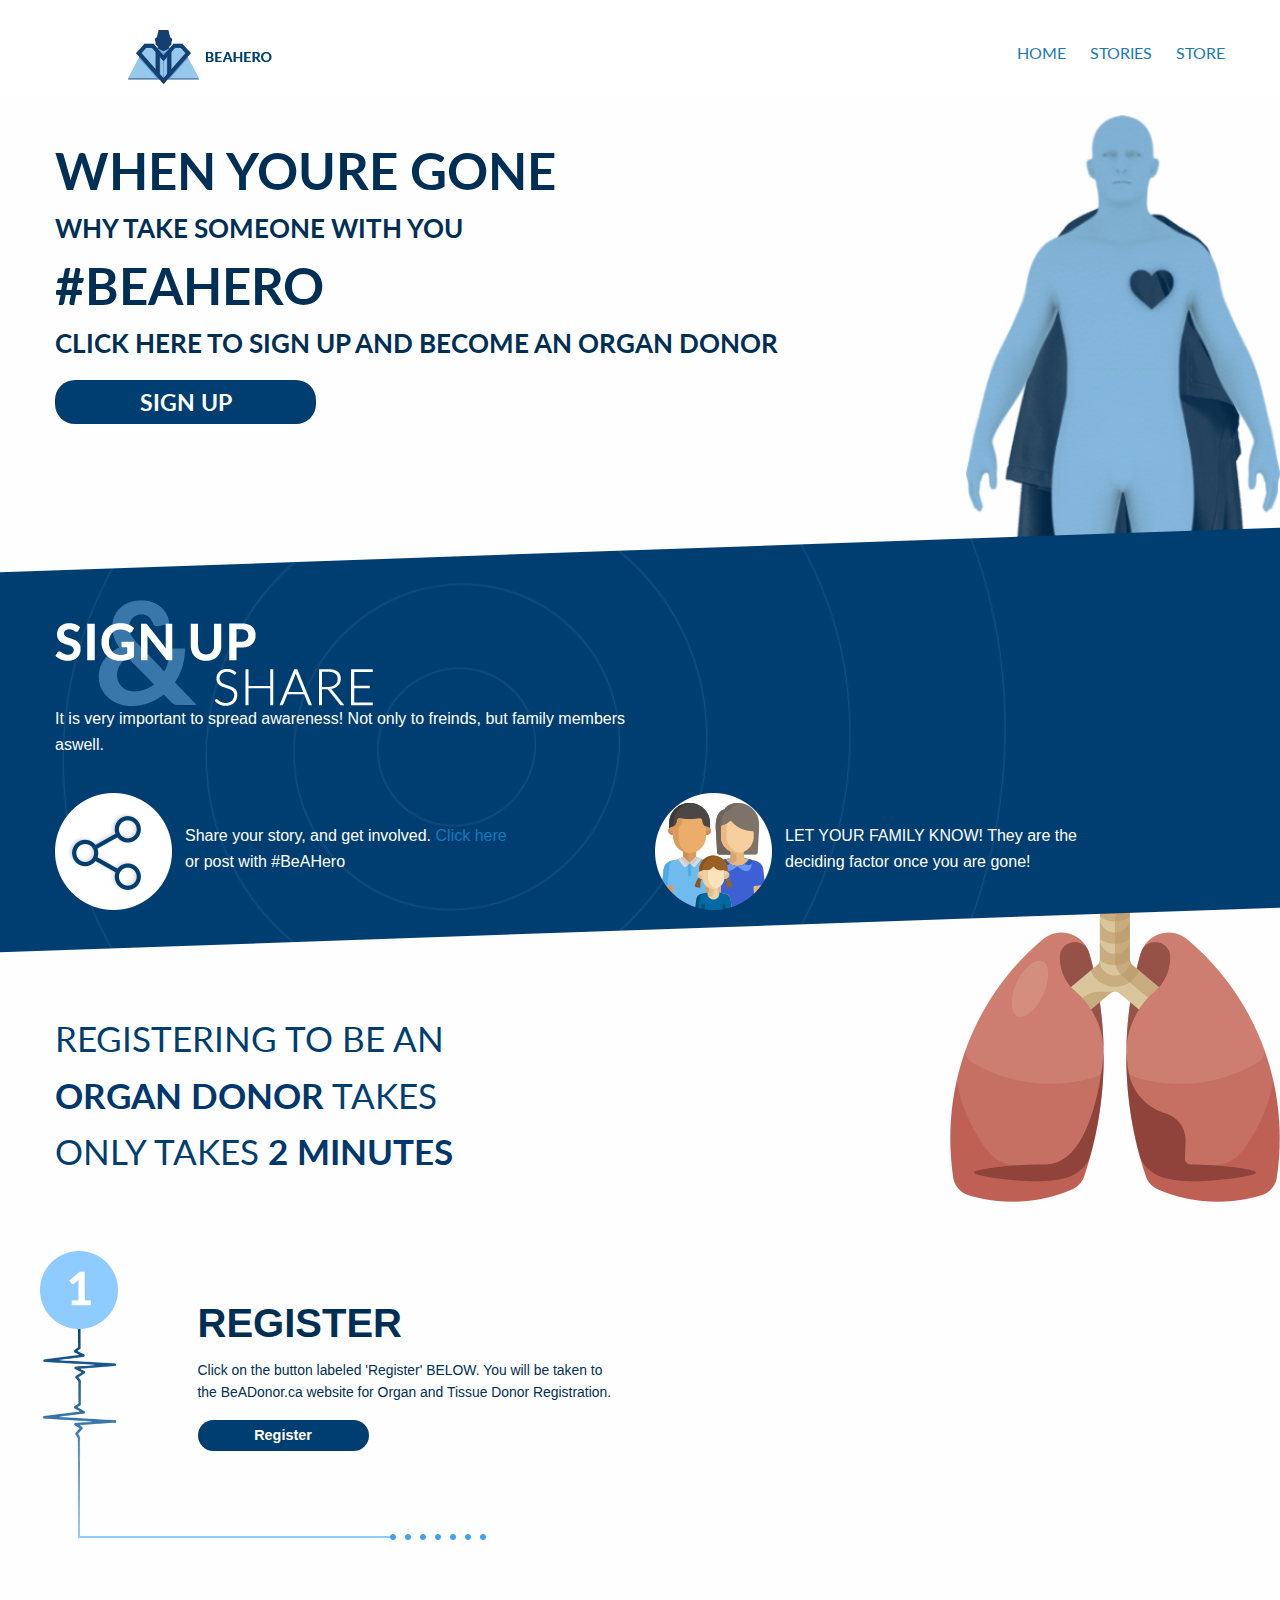
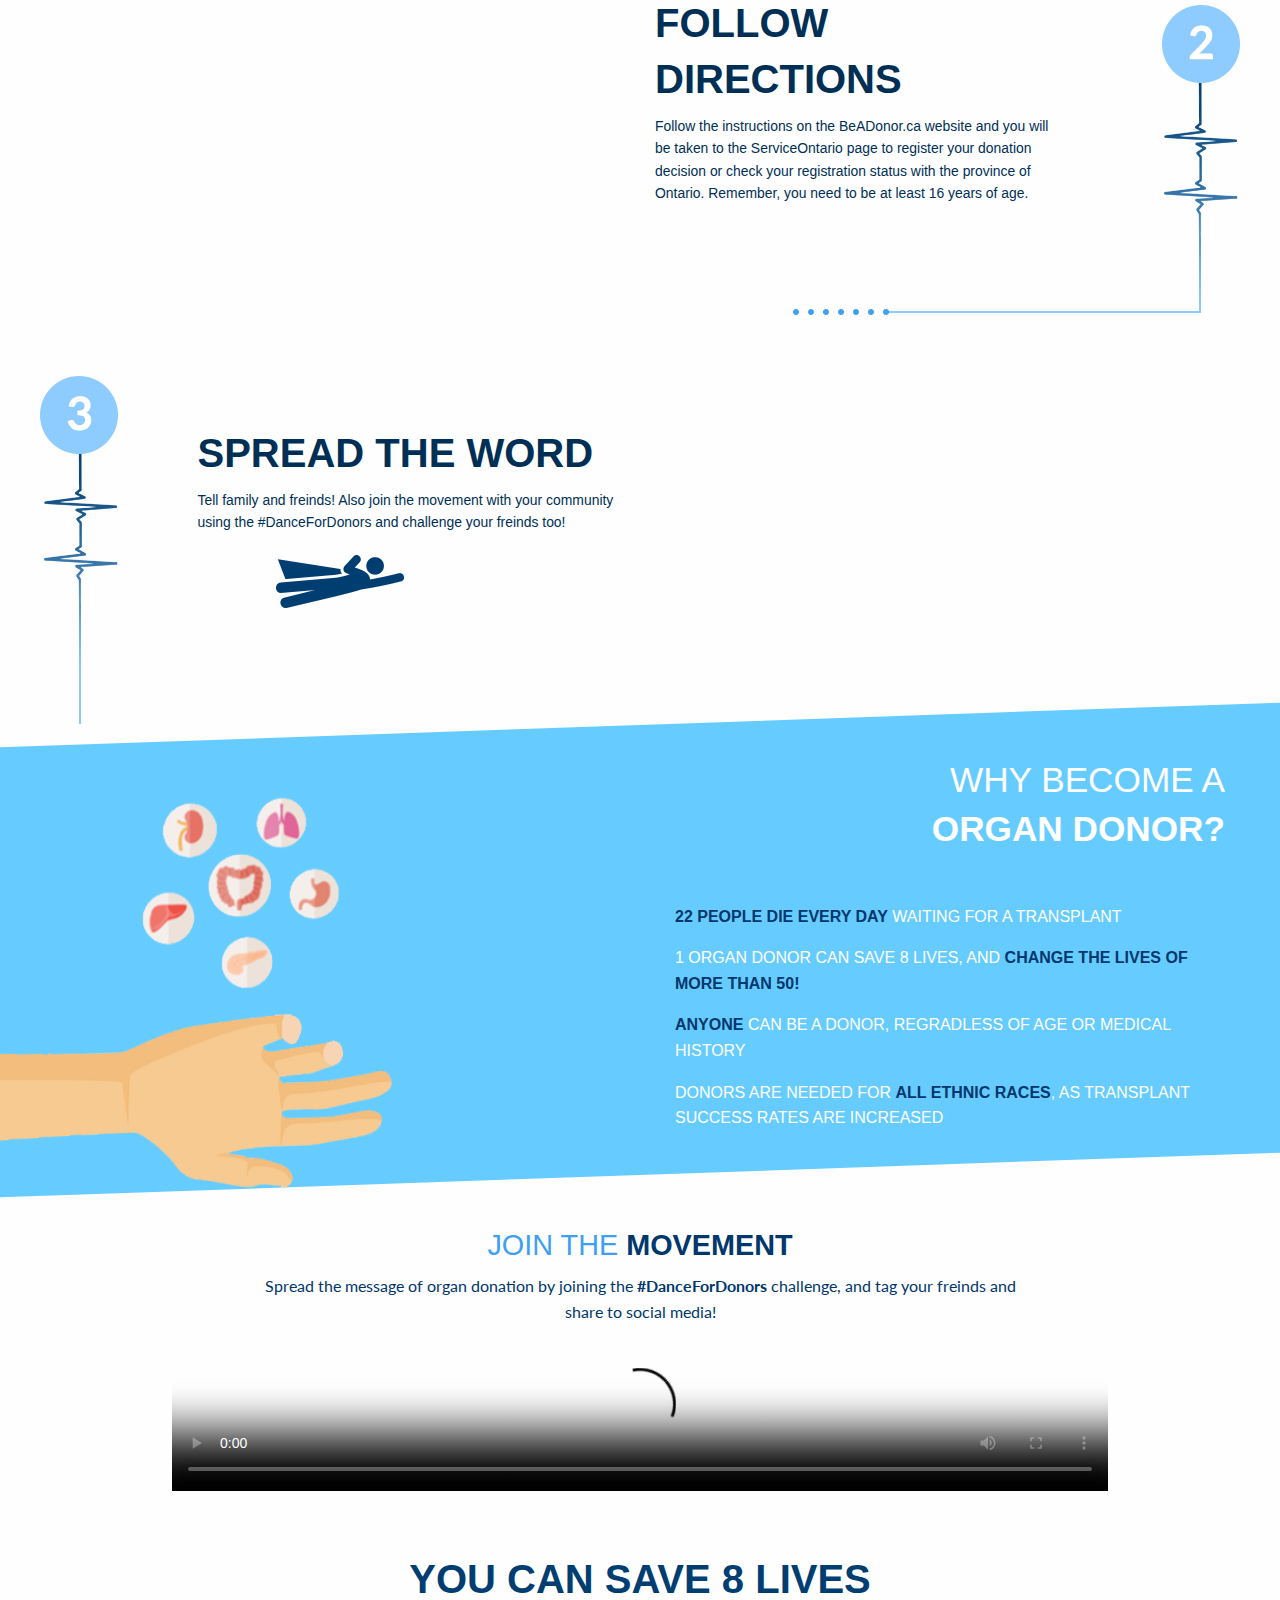
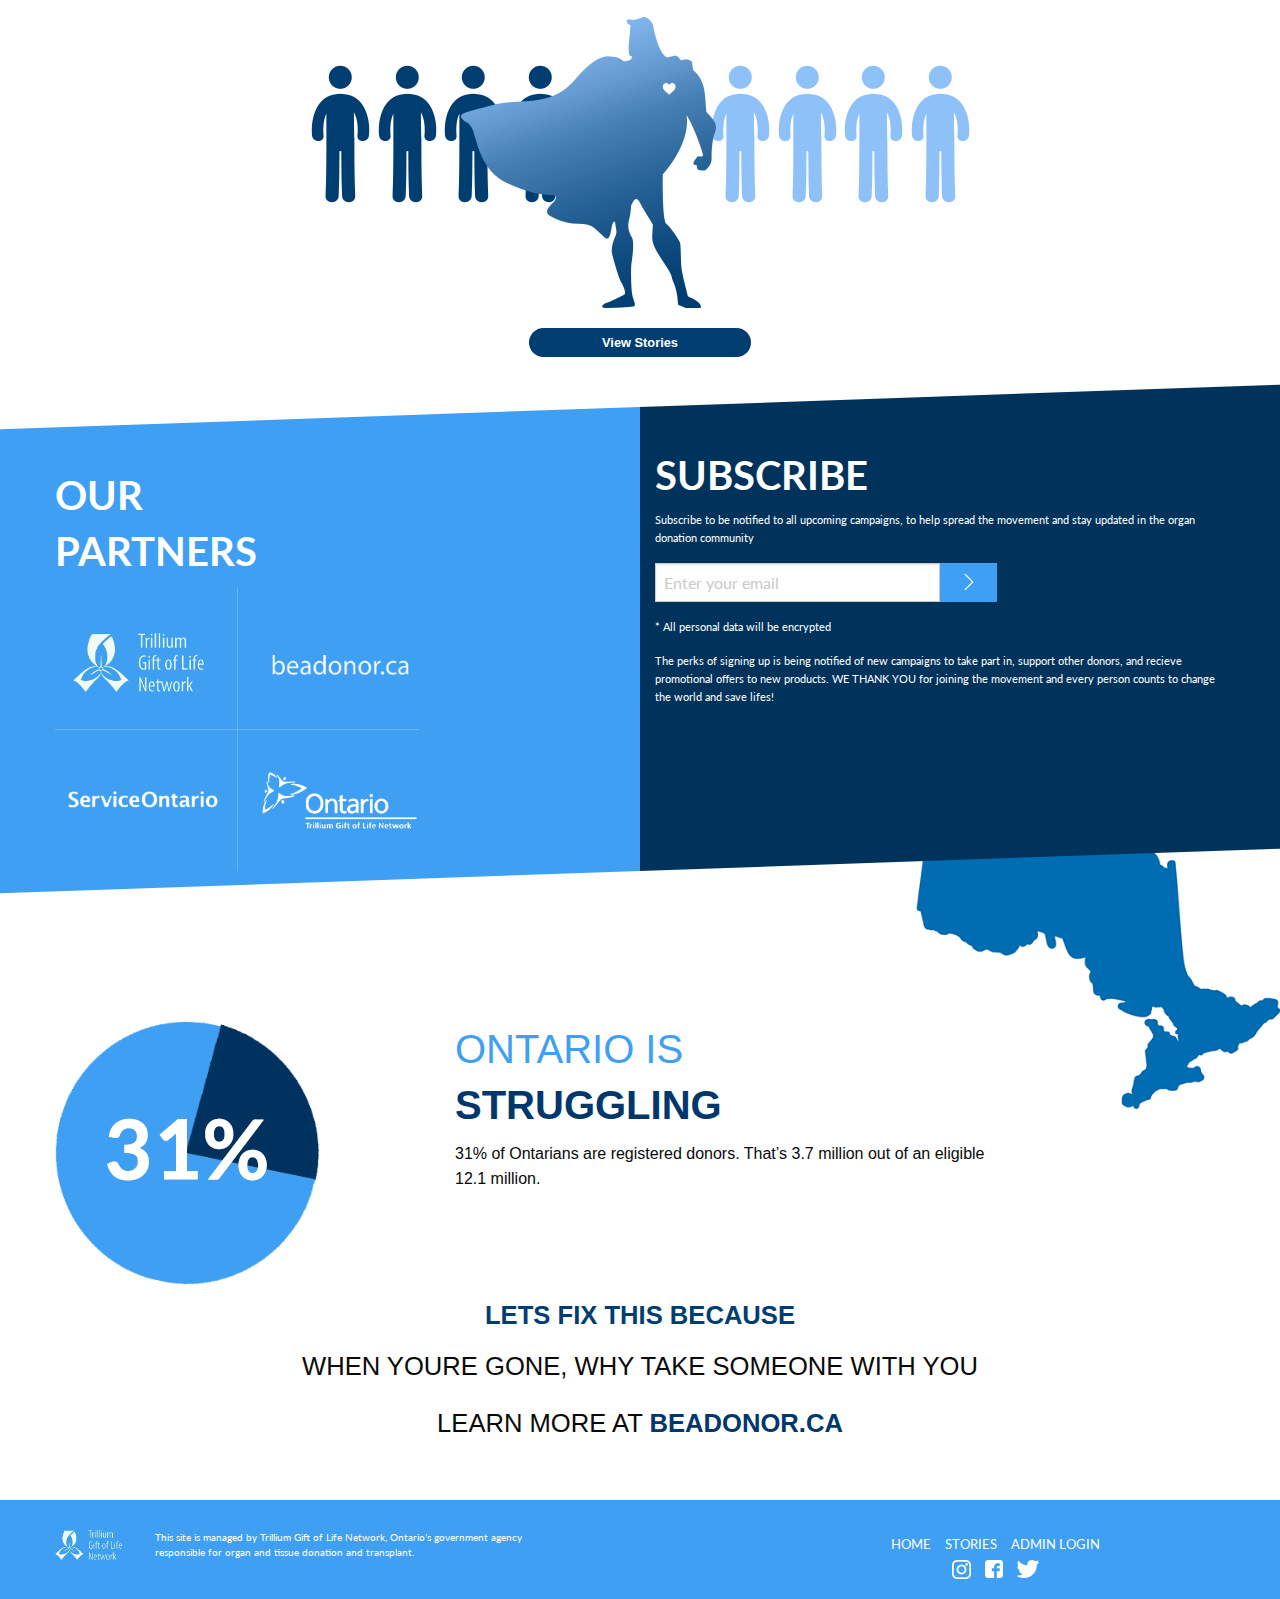
==== index.html @ c121c227 "Website Frontend - Finished" ====
<!DOCTYPE html>
<html class="no-js" lang="en" dir="ltr">
<head>
  <meta charset="UTF-8">
  <meta name="viewport" content="width=device-width, initial-scale=1.0">
  <meta http-equiv="X-UA-Compatible" content="ie=edge">
  <link rel="stylesheet" type="text/css" href="css/main.css">
  <link rel="stylesheet" href="css/foundation.css">
  <link href="https://fonts.googleapis.com/css?family=Lato" rel="stylesheet">
  <script src="js/minified/TweenMax.min.js"></script>
  <title>Home</title>
</head>
<body>
<h1 class="hidden">Be Someones Donor - Story Page</h1>

<div id="stories_container">


<!-- Header -->
<header class="main_header">
  <h1 class="hidden">Header</h1>

  <div class="row hide-for-large">
    <h2 class="hidden">Logo</h2>
    <div class="columns small-12 header_logo">
  <img src="images/header_logo.png" alt="logo">
    </div>

    <div class="columns small-12">
  <nav class="header_nav">
    <h2 class="hidden">Nav</h2>
    <div class="navBar">
      <div class="bar bar1"></div>
      <div class="bar bar2"></div>
      <div class="bar bar3"></div>
    </div>

    <div class="navList">
    <ul>
      <li><a href="index.html">Home</a></li>
      <li><a href="stories.html">Stories</a></li>
      <li><a href="store.html">Store</a></li>
    </ul>
    </div>
  </nav>
    </div>
  </div>

  <div class="row large_nav_cont">
    <div class="columns small-3 header_logo">
  <img src="images/header_logo.png" alt="logo">
    </div>

<div class="columns small-6 large_nav">
    <nav class="header_nav">
      <h2 class="hidden">Nav Desktop</h2>
      <ul>
        <li><a href="index.html">HOME</a></li>
        <li><a href="stories.html">STORIES</a></li>
        <li><a href="store.html">STORE</a></li>
      </ul>
    </nav>
</div>
  </div>
</header>

<div id="stories_body">
<h1 class="hidden">Home Body</h1>



<section class="landing_section">
  <h2 class="hidden">Landing</h2>
<div class="row">
<div class="small-12 medium-9 columns landing_text">
<p class="hashtag">WHEN YOURE GONE</p>
<p>WHY TAKE SOMEONE WITH YOU</p>
<p class="hashtag">#BEAHERO</p>
<p>CLICK HERE TO SIGN UP AND BECOME AN ORGAN DONOR</p>
<a href="https://www.beadonor.ca/"><div class="land_button">SIGN UP</div></a>
</div>

</div>


</section>



<section class="slant sign_up_section">
  <h2 class="hidden">Sign Up</h2>

  <div class="un-slant">
    <div class="row">
      <div class="columns small-12 medium-6">
<img src="images/sign_up.png" alt="sign up word mark">
<p>It is very important to spread awareness! Not only to freinds, but family members aswell.</p>
      </div>
    </div>

    <div class="row">
      <div class="columns small-12 medium-6 share_box">
        <img src="images/share_icon.png" alt="share icon" class="share_pic">
<p class="share_text">Share your story, and get involved. <a href="stories.html">Click here</a> or post with #BeAHero</p>
      </div>
      <div class="columns small-12 medium-6  ">
        <img src="images/family.png" alt="share icon" class="share_pic">
      <p class="share_text">LET YOUR FAMILY KNOW! They are the deciding factor once you are gone!</p>
      </div>
    </div>


    </div>
</section>






<section id="register">
<div class="row">
  <div class="columns small-12 medium-9 reg_top_text">
    <p>Registering To Be An <br> <span class="blue-bold">Organ Donor</span> TAKES <br> Only Takes <span class="blue-bold"> 2 MINUTES</span></p>

  </div>

</div>

<div class="row">
  <div class="columns small-12 medium-6 step_box_1">
    <h2 class="reg_title">REGISTER</h2>
    <p class="reg_desc">Click on the button labeled 'Register' BELOW. You will be taken to the BeADonor.ca website for Organ and Tissue Donor Registration.</p>
    <a href="https://www.beadonor.ca/"><div class="reg_button">Register</div></a>
  </div>

</div>

<div class="row">
  <div class="columns small-12 medium-6 medium-push-6 step_box_2">
    <h2 class="reg_titleR reg_right">FOLLOW DIRECTIONS</h2>
    <p class="reg_descR reg_right">Follow the instructions on the BeADonor.ca website and you will be taken to the ServiceOntario page to register your donation decision or check your registration status with the province of Ontario. Remember, you need to be at least 16 years of age.</p>
  </div>

</div>

<div class="row">
  <div class="columns small-12 medium-6 step_box_3">
    <h2 class="reg_title">SPREAD THE WORD</h2>
    <p class="reg_desc">Tell family and freinds! Also join the movement with your community using the #DanceForDonors and challenge your freinds too!</p>
    <img class="fly" src="images/fly.png" alt="guy flying">
  </div>

</div>


</section>








<section class="slant why_section">

  <div class="un-slant">
    <div class="row">
      <div class="columns small-12 medium-7 medium-push-5 why_text">
<h2>WHY BECOME A <BR><span class="bold"> ORGAN DONOR?</span></h2>
  <p><span class="blue-bold">22 PEOPLE DIE EVERY DAY</span> WAITING FOR A TRANSPLANT</p>
  <p>1 ORGAN DONOR CAN SAVE 8 LIVES, AND <span class="blue-bold">CHANGE THE LIVES OF MORE THAN 50!</span></p>
  <p><span class="blue-bold">ANYONE</span> CAN BE A DONOR, REGRADLESS OF AGE OR MEDICAL HISTORY</p>
  <p>DONORS ARE NEEDED FOR <span class="blue-bold">ALL ETHNIC RACES</span>, AS TRANSPLANT SUCCESS RATES ARE INCREASED</p>
      </div>
    </div>


    </div>
</section>


<section id="home_video">

  <div class="row">
    <div class="columns small-10 medium-8 small-centered video_title_section">
<h2 class="video_title">JOIN THE <span class="blue-bold">MOVEMENT</span> </h2>
<p class="video_desc">Spread the message of organ donation by joining the <span class="blue-bold">#DanceForDonors</span> challenge, and tag your freinds and share to social media!</p>
    </div>
  </div>


  <div class="row">
    <div class="columns small-12">
      <video class="video_story" controls poster="images/chall_thumb.png"> <!-- poster=thumnail for when its loading, could add "controls"  -->
            <source src="videos/chall.mp4" type="video/mp4">
            <source src="videos/chall.webm" type="video/webm">
            <source src="videos/chall.ovg" type="video/ogg">
          Your browser doesn't support video?!? that sucks.
        </video>
    </div>
  </div>

</section>




<section id="save_8_lives">
  <div class="row">
    <div class="columns small-8 small-centered">
<h2 class="save_title">YOU CAN SAVE 8 LIVES</h2>
    </div>
  </div>

  <div class="row">
    <div class="columns small-12 small-centered">
<img src="images/8_lives.png" class="lives_image" alt="hero with 8 people">
    </div>
  </div>

  <div class="row">
    <div class="columns small-4 small-centered">
<a href="stories.html"><div class="view_button">View Stories</div></a>
    </div>
  </div>

</section>



<section class="slant partners">

  <div class="un-slant">
    <div class="row">
      <div class="columns small-6 our_partners">
      <h2>OUR <br>PARTNERS</h2>
      <img src="images/partners.png" alt="logos of partners">
      </div>

      <div class="columns small-6 email_input">
      <h2 class="sub">SUBSCRIBE</h2>
      <p>Subscribe to be notified to all upcoming campaigns, to help spread the movement and stay updated in the organ donation community</p>
      <input  type="text" name="email" placeholder="Enter your email">

      <div class="enter_button"><img src="images/enter_arrow.png" alt=""></div>
      <p class="encrypted">* All personal data will be encrypted</p>
      <p class="perks">The perks of signing up is being notified of new campaigns to take part in, support other donors, and recieve promotional offers to new products. WE THANK YOU for joining the movement and every person counts to change the world and save lifes!</p>
      </div>

    </div>


    </div>
</section>





<section id="ontario_section">
  <div class="row struggling_section">
    <div class="columns small-4">
<img src="images/31_pie.png" class="pie" alt="pie chart of 31%">
    </div>

    <div class="columns small-8">
<h2 class="ontario_title">ONTARIO IS <br> <span class="blue-bold">STRUGGLING</span></h2>
<p class="ontario_desc">31% of Ontarians are registered donors. That’s 3.7 million out of an eligible 12.1 million.</p>
    </div>
  </div>


  <div class="row">
  <div class="columns small-10 small-centered fix_text">
<p class="save_title">LETS FIX THIS BECAUSE</p>
<p>WHEN YOURE GONE, WHY TAKE SOMEONE WITH YOU</p>
<p>LEARN MORE AT <span class="blue-bold">BEADONOR.CA</span></p>
    </div>
  </div>

</section>










<footer class="footer_section">
  <h1 class="hidden">Footer</h1>

<div class="row">
    <div class="small-12 medium-5 columns trillium">
  <img src="images/footer_logo.png" alt="trillium logo">
  <p>This site is managed by Trillium Gift of Life Network, Ontario’s government agency responsible for organ and tissue donation and transplant.</p>

    </div>

    <div class="small-12 medium-5 columns footer_nav">
  <div>
    <nav class="">
      <h2 class="hidden">Nav</h2>
      <ul>
        <li><a href="index.html">HOME</a></li>
        <li><a href="stories.html">STORIES</a></li>
        <li><a href="store.html">ADMIN LOGIN</a></li>
      </ul>
    </nav>
  </div>

  <div class="socail_icons">
    <a href="http://instagram.com"><img src="images/instagram.png" alt="instagram logo"></a>
    <a href="http://facebook.com"><img src="images/facebook.png" alt="facebook logo"></a>
    <a href="https://twitter.com/"><img src="images/twitter.png" alt="twitter logo"></a>
  </div>

    </div>


</div>


</footer>

</div>
</div>

<script src="js/main.js"></script>
<script src="js/vendor/jquery.js"></script>
<script src="js/vendor/what-input.js"></script>
<script src="js/vendor/foundation.js"></script>
</body>


</html>
---- css/main.css ----
html, body, div, span, applet, object, iframe,
h1, h2, h3, h4, h5, h6, p, blockquote, pre,
a, abbr, acronym, address, big, cite, code,
del, dfn, em, img, ins, kbd, q, s, samp,
small, strike, strong, sub, sup, tt, var,
b, u, i, center,
dl, dt, dd, ol, ul, li,
fieldset, form, label, legend,
table, caption, tbody, tfoot, thead, tr, th, td,
article, aside, canvas, details, embed,
figure, figcaption, footer, header, hgroup,
menu, nav, output, ruby, section, summary,
time, mark, audio, video {
	margin: 0;
	padding: 0;
	border: 0;
	font-size: 100%;
	font: inherit;
	vertical-align: baseline;
}
/* HTML5 display-role reset for older browsers */
article, aside, details, figcaption, figure,
footer, header, hgroup, menu, nav, section {
	display: block;
}
body {
	line-height: 1;
}
ol, ul {
	list-style: none;
}
blockquote, q {
	quotes: none;
}
blockquote:before, blockquote:after,
q:before, q:after {

	content: none;
}
table {
	border-collapse: collapse;
	border-spacing: 0;
}

/*  ------ END OF RESET ------- */




.boxHelper
{
	color: #fff;
  background-color: black;
	margin-bottom: 20px;
	text-align: center;
}

@font-face {
    font-family: Lato-Light, Times, serif;
    src: url(../fonts/Lato-Hairline.ttf);
}


.body_store
{
	background-color: #74bcf9;
}

.back-arrow
{
	margin-top: 50px;
	margin-left: 15%;
	width: 30px;
	height: 30px;
}

.product_header
{
	position: absolute;
}

#store_container
{
	clear:both;
	font-family: 'Lato', sans-serif;
	height: 100vh;
	background-color: #74bcf9;
	color: white;
}

#store_container img
{
	text-align: center;
	display: block;
	margin: 0 auto;

}

.store_product
{
	font-weight: bold;
}

.store_genders
{
	font-weight: lighter;
	font-family: Lato-Light, Times, serif;
}


.bold
{
	font-weight: bold;
}

.store_info
{
	font-size: 0.7em;
}

.product
{
	position: absolute;
	margin-left: 100px;
	margin-top: 50px;
	height: 80%;
	display: none;
}

.store_button {
    background-color: #3fa0f3;
    border: none;
    color: white;
    padding: 10px 32px;
    text-align: center;
    text-decoration: none;
    display: inline-block;
    font-size: 16px;
    margin: 4px 2px;
    cursor: pointer;
		border-radius: 30px;
}

.store_checkout_info p
{
	float: left;

}

.qt
{
	padding-left: 40px;
}


.plus {
	cursor: pointer;
	margin-right: 20px;
	margin-left: 20px;
}

.minus{
	cursor: pointer;
}


.vertical-align
{
	position: relative;
	top: 50%;
	transform: translateY(-50%);
}


.main_header
{
	position: fixed;
	z-index: 999;
	width: 100%;
	background-color: white;
	padding-bottom: 20px;

}



/*  Nav Bar */
.navBar {
    margin-top: 30px;
    margin-left: 20px;
    display: inline-block;
    cursor: pointer;
		float: right;
}

.bar1, .bar2, .bar3 {
    width: 35px;
    height: 5px;
    background-color: #333;
    margin: 6px 0;
    transition: 0.4s;
}


.change .bar1 {
    -webkit-transform: rotate(-45deg) translate(-9px, 6px);
    transform: rotate(-45deg) translate(-9px, 6px);
}

.change .bar2 {opacity: 0;}

.change .bar3 {
    -webkit-transform: rotate(45deg) translate(-8px, -8px);
    transform: rotate(45deg) translate(-8px, -8px);
}

/* Nav */

.header_logo
{
	position: absolute;
	z-index: -100;
}


.header_logo img
{
	padding-top: 30px;
	display: block;
	margin: 0 auto;
}

.navList
{
  display: none;
	text-align: center;
	padding-bottom: 10px;
	padding-top: 80px;
}

.navList a {
  border-bottom: #01253b solid 1px;
  font-family: Lato;
}

.navList ul {
    list-style-type: none;
    margin: 0;
    padding: 0;
    width: 100%;
}

.navList li a {
    display: block;
    color: #000;
    padding: 8px 16px;
    text-decoration: none;
}

.navList a:hover {
  border-bottom: #8ecbff solid 1px;
  font-family: Lato;
}

.large_nav
{
	font-family: Lato;
	margin-top: 30px;

}

.large_nav ul {
	float: right;
    list-style-type: none;
		margin-top: 10px;
}

.large_nav li {
    display: inline;
		margin-left: 20PX;
}

.large_nav li:hover {
    border-bottom: 1px solid;
}


.large_nav_cont
{
	display: none;
}




#stories_body
{
	padding-top: 100px;
}

#stories_section
{
	font-family: Lato, Times, serif;

}

.text_landing_stories h2
{
	color: #003e72;
	font-weight: bold;
	font-size: 1.4em;
}

.text_landing_stories p
{
	color: #003e72;
	font-size: 1.2em;
}

.story_button {
	font-weight: bold;
    background-color: #003e72;
    border: none;
    color: white;
    padding: 15px;
    text-align: center;
    text-decoration: none;
    display: inline-block;
    font-size: 0.8em;
    margin: 4px 2px;
    cursor: pointer;
		border-radius: 20px;
}

.story_picture
{
	display: block;
	margin: 0 auto;
}

.story_text
{
	text-align: center;

}

.story_box
{
	margin-top: 50px;
}


.footer_section
{
	width: 100%;
	background-color: #3fa0f3;
	height: auto;
	margin-top: 40px;
		padding-bottom: 20px;
	overflow: hidden;
}

.landing_stories
{
	height: 500px;
	background-image: url("../images/stories_background_mobile.png");
	background-repeat:no-repeat;
	background-position: center bottom;


}

.stories_fact_title h2
{
	text-align: center;
	font-weight: bold;
	color: white;
	margin-top: 20px;
	font-size: 2em;
}

.stories_fact_title p
{
	text-align: center;
	font-size: 0.8em;
}

.stories_fact
{
	width: 100%;
	background-color: #003e72;
	font-family: Lato;
	color: white;
	padding-bottom: 20px;
	padding-top: 20px;
}

.stories_fact_info
{
	text-align: center;
	margin-top: 20px;
}

.underline_title
{
	background-color: white;
	height: 1px;
	width: 30%;
	margin: 0 auto;
}

.underline_title_video
{
	background-color: #003e72;
	height: 2px;
	width: 30%;
	margin: 0 auto;
}

.video_story_container
{
	margin-top: 50px;
}

.bold_title
{
	font-weight: bold;
	font-size: 1.3em;
}

.message_box{
	margin-top: 40px;
	border-radius: 5px;
	box-shadow: 2px 2px 2px rgba(0, 0, 0, 0.3);
	width: 80%;
	margin: 0 auto;
	padding: 20px;
	font-family: Lato;
}

.message_box_cont{
	margin-top: 80px;

}

.name_message
{
	font-weight: bold;
}



.info_text_story{
	padding-left: 50px;
	padding-right: 50px;
}

.video_story
{
	width: 80%;
	display: block;
	margin: 0 auto;
}

.video_section_story h2
{
	text-align: center;
	font-weight: bold;
}

.hidden
{
	display: none;
}


.store_promo
{
	padding-top: 130px;
	height: 300px;
	background-image: url("../images/store_promo_background.png");
	background-repeat:no-repeat;
 background-size: cover;
 background-position: center center;
}

.store_promo_cont
{
margin-top: 100px;
}

.store_logo
{
	float: left;
	margin-top: 70px;
	margin-left: 50px;
}

.store_promo_text
{
	float: left;
	font-family: Lato;
	color: #003e72;
}

.hero_title
{
	font-weight: bold;
	font-size: 1.5em;
}

.join_title
{
	font-size: 1em;
}


.store_product_box
{
	border-radius: 5px;
	background-color: rgba(245, 245, 245, 0.5);
	width: 80%;
	margin: 0 auto;
	padding-bottom: 20px;
	padding-top: 20px;
}

.trillium{
	margin-top: 30px;
}

.trillium img
{
	float: left;
}

.trillium p
{
	font-size: 0.6em;
	color: white;
	font-family: Lato;
	margin-left: 100px;
}

.footer_nav ul {
    list-style-type: none;
    margin: 0;
    padding: 0;
}

.footer_nav li {
    display: inline;
		padding-left: 10px;
		font-size: 0.8em;
}

.footer_nav li a {
    color: white;
}

.footer_nav li a:hover {
    color: #002f56;
}

.footer_nav
{
	text-align: center;
	color: white;
	font-family: Lato;
	margin-top: 30px;
}
.store_product_box img
{
	display: block;
	margin: 0 auto;
}

.product_showcase
{
	margin-top: 40px;
}

.socail_icons img
{
	margin-left: 10px;
}


.price_button{
	font-weight: bold;
		background-color: #003e72;
		border: none;
		color: white;
		padding: 5px;
		text-align: center;
		text-decoration: none;
		font-size: 0.8em;
		text-align: center;
		cursor: pointer;
		border-radius: 20px;
		width: 40%;
		margin: 0 auto;
}

.price_button:hover {

		background-color: #3fa0f3;

}

.product_title_name
{
	text-align: center;
	margin-top: 20px;
	color: #003e72;
	font-size: 1.2em;
	font-weight: bold;
}

.product_price
{
	text-align: center;
	color: #003e72;
	font-size: 1em;
	font-weight: bold;
}




.slant{

	position: relative;
	height: auto;
	color: white;
	width: 100%;
	transform: skewY(-2deg);
	-ms-transform: skewY(-2deg);
	-webkit-transform: skewY(-2deg);

}




.un-slant{
	transform: skewY(2deg);
	-ms-transform: skewY(2deg);
	-webkit-transform: skewY(2deg);

}

.k {
	padding-top: 100px;
}


.sign_up_section
{
	background-color: #003e72;
	background-image: url("../images/pattern.png");
	background-repeat:no-repeat;
	background-position: left;
	height: auto;
	padding-top: 50px;
	padding-bottom: 20px;
}




.share_pic
{
	display: block;
	margin: 0 auto;
	margin-top: 20px;

}

.share_text
{
	text-align: center;
}


.black
{

	background-color: blue;
	height: auto;
}

.land_button{
	font-weight: bold;
		background-color: #003e72;
		border: none;
		color: white;
		padding: 5px;

		text-decoration: none;
		font-size: 0.9em;
		text-align: center;
		cursor: pointer;
		border-radius: 20px;
		width: 30%;
		display: block;
		margin: 0 auto;

}

.land_button:hover {

		background-color: #3fa0f3;

}

#save_8_lives
{
	margin-top: 50px;
	margin-bottom: 50px;
}


.reg_button{
	font-weight: bold;
		background-color: #003e72;
		border: none;
		color: white;
		padding: 5px;

		text-decoration: none;
		font-size: 0.9em;
		text-align: center;
		cursor: pointer;
		border-radius: 20px;
		width: 30%;
		margin-left: 25%;
}

.reg_button:hover {

		background-color: #3fa0f3;

}

.reg_top_text
{
	color: #003e72;
	font-family: Lato;
	text-transform: uppercase;
	margin-bottom: 50px;
margin-top: 100px;
}

.reg_top_text p
{
	font-size: 1.2em;
	text-align: center;

}



.view_button{
	font-weight: bold;
		background-color: #003e72;
		border: none;
		color: white;
		padding: 5px;
		text-align: center;
		text-decoration: none;
		font-size: 0.6em;
		text-align: center;
		cursor: pointer;
		border-radius: 20px;
		width: 100%;
		margin: 0 auto;
}

.view_button:hover {

		background-color: #3fa0f3;

}

.save_title
{
	text-align: center;
	font-weight: bold;
	color: #003e72;
	margin-top: 10px;
		margin-bottom: 10px;
}

.lives_image
{
	display: block;
	margin: 0 auto;
	margin-bottom: 20px;
}

.video_title_section
{
	font-family: Lato;
	text-align: center;
	color: #00376c;
}

.video_title
{
	color: #3fa0f3;
	font-weight: lighter;
	font-size: 1.2em;
}


.video_desc
{
	font-size: 0.8em;
}

.blue-bold
{
	font-weight: bold;
	color: #00376c;
}

#home_video
{margin-top: 50px;}

.fix_text
{
	text-align: center;
}


.ontario_title
{
margin-top: 100px;
	color: #3fa0f3;
}

#ontario_section
{
	background-repeat:no-repeat;
	background-position: top right;
	margin-top: -50px;
}

.ontario_desc
{
	width: 70%;

}

.partners
{
	background: rgba(63,159,243,1);
background: -moz-linear-gradient(left, rgba(63,159,243,1) 0%, rgba(63,159,243,1) 50%, rgba(0,51,92,1) 50%, rgba(0,51,92,1) 100%);
background: -webkit-gradient(left top, right top, color-stop(0%, rgba(63,159,243,1)), color-stop(50%, rgba(63,159,243,1)), color-stop(50%, rgba(0,51,92,1)), color-stop(100%, rgba(0,51,92,1)));
background: -webkit-linear-gradient(left, rgba(63,159,243,1) 0%, rgba(63,159,243,1) 50%, rgba(0,51,92,1) 50%, rgba(0,51,92,1) 100%);
background: -o-linear-gradient(left, rgba(63,159,243,1) 0%, rgba(63,159,243,1) 50%, rgba(0,51,92,1) 50%, rgba(0,51,92,1) 100%);
background: -ms-linear-gradient(left, rgba(63,159,243,1) 0%, rgba(63,159,243,1) 50%, rgba(0,51,92,1) 50%, rgba(0,51,92,1) 100%);
background: linear-gradient(to right, rgba(63,159,243,1) 0%, rgba(63,159,243,1) 50%, rgba(0,51,92,1) 50%, rgba(0,51,92,1) 100%);
filter: progid:DXImageTransform.Microsoft.gradient( startColorstr='#3f9ff3', endColorstr='#00335c', GradientType=1 );

font-family: Lato;
}

.enter_button
{
	background-color: #3fa0f3;
	float: left;
	cursor: pointer;
	height: 39px;
	width: 10%;
}

.enter_button img
{
	display: block;
	margin: 0 auto;
	margin-top: 10px;
}

.email_input input
{
	width: 50%;
	float: left;
}

.encrypted
{
	clear:both;
}

.our_partners
{
	padding-top: 60px;
}

.our_partners h2
{
	font-family: Lato;
	font-weight: bold;
}

.sub
{
	padding-top: 40px;
	font-family: Lato;
	font-weight: bold;
}

.email_input p
{
	font-size: 0.7em;
}


.step_box_1
{
	background-image: url("../images/1_line.png");
	background-repeat: no-repeat;
	background-position: left;
	height: 300px;
}

.step_box_2
{
	background-image: url("../images/2_line.png");
	background-repeat: no-repeat;
	background-position: right;
	height: 430px;
}

.step_box_3
{
	background-image: url("../images/3_line.png");
	background-repeat: no-repeat;
	background-position: left;
	height: 350px;
}

.step_box_3 img
{
	display: block;
	margin: 0 auto;
	margin-top: 20px;
}

.reg_title, .reg_titleR
{
	margin-top: 50px;
	font-weight: bold;
	color: #002f56;
}

.reg_desc, .reg_descR
{
	font-size: 0.87em;
	color: #002f56;
}

.reg_desc, .reg_title {
	margin-left: 25%;
}

.reg_right {
	margin-right: 30%;
}


.landing_section
{
	background-image: url("../images/hero_model_small.png");
	background-repeat:no-repeat;
	background-position: bottom center;
	height: 500px;
	margin-bottom: -50px;
}

.perks
{display: none;}


.landing_text
{
	margin-top: 50px;
	font-family: Lato;
	font-size: 1em;
	color: #002f56;
	font-weight: bold;
	text-align: center;
}


.why_section
{
	background-repeat:no-repeat;
	background-position: bottom left;
	background-color: #66ccff;
	height: 450px;
}

.why_text
{
	text-align: center;
}

.pie
{
	margin-top: 100px;
}

.why_text h2
{
	margin-top: 30px;
	font-size: 2em;
	margin-bottom: 50px;
}



.bold
{
	font-weight: bold;
}

.hashtag
{
	font-size: 1.3em;
}

@media only screen and (min-width: 640px) {
	.landing_stories
	{
		background-image: url("../images/stories_background.png");
	}

	.why_text h2
	{
		text-align: right;
	}

	.why_text p
	{
		text-align: left;
		font-size: 0.8em;
		margin-left: 120px;
	}

	.text_landing_stories h2
	{
		font-size: 2em;
	}

	.text_landing_stories p
	{
		font-size: 1.4em;
	}

	.view_button{

			font-size: 0.8em;
			width: 60%;

	}

	.fix_text
	{
		font-size: 1.6em;
	}

	.why_section
	{
		background-image: url("../images/hand.png");
	}

	.land_button{
			margin: 0;

	}

	.landing_text
	{
		margin-top: 50px;
		font-family: Lato;
		font-size: 1.3em;
		color: #002f56;
		font-weight: bold;
		text-align: left;
	}

	.hashtag
	{
		font-size: 1.6em;
	}

	.landing_text p
	{
		margin-top: -20px;

	}

	#register
	{
		margin-top: -50px;
		background-image: url("../images/lungs.png");
		background-repeat:no-repeat;
		background-position: top right;
	}


	.landing_section
	{
		background-image: url("../images/hero_model.png");
		background-repeat:no-repeat;
		background-position: bottom right;
		height: 500px;
		margin-bottom: -50px;
	}

	.perks
	{display: block;}

	.video_title
	{
		color: #3fa0f3;
		font-weight: lighter;
		font-size: 1.8em;
	}

	.struggling_section
	{
		padding-top: 100px;
	}


	.video_desc
	{
		font-size: 1em;
	}

	.reg_top_text p
	{
		font-size: 2.2em;
		text-align: left;

	}

	.share_pic
	{
		float: left;

	}

	.share_text
	{
		text-align: left;
		width: 80%;
		padding-left: 130px;
		margin-top: 50px;
	}


}

@media only screen and (min-width: 980px) {

	.text_landing_stories h2
	{
		font-size: 2.2em;
	}

	.text_landing_stories p
	{
		font-size: 1.6em;
	}


}

@media only screen and (min-width: 1040px) {
    .small_product_img {
        display: none;
    }
}

@media only screen and (min-width: 1024px) {
	.product
	{

		display: block;
	}

	#ontario_section
	{
		background-image: url("../images/ontario.png");
	}

	.why_text h2
	{
			font-size: 2.2em;
	}

	.why_text p
	{
		font-size: 1em;
	}

	.store_info
	{
		font-size: 0.8em;
	}

	.story_picture
	{
		float: left;
		margin-right: 20px;

	}

	.story_text
	{
		text-align:left;
		margin-top: 70px;

	}

	.large_nav_cont
	{
		display: block;
	}


	.landing_text
	{
		margin-top: 50px;
		font-family: Lato;
		font-size: 1.6em;
		color: #002f56;
		font-weight: bold;
		text-align: left;
	}

	.hashtag
	{
		font-size: 2em;
	}


}






.i {

}
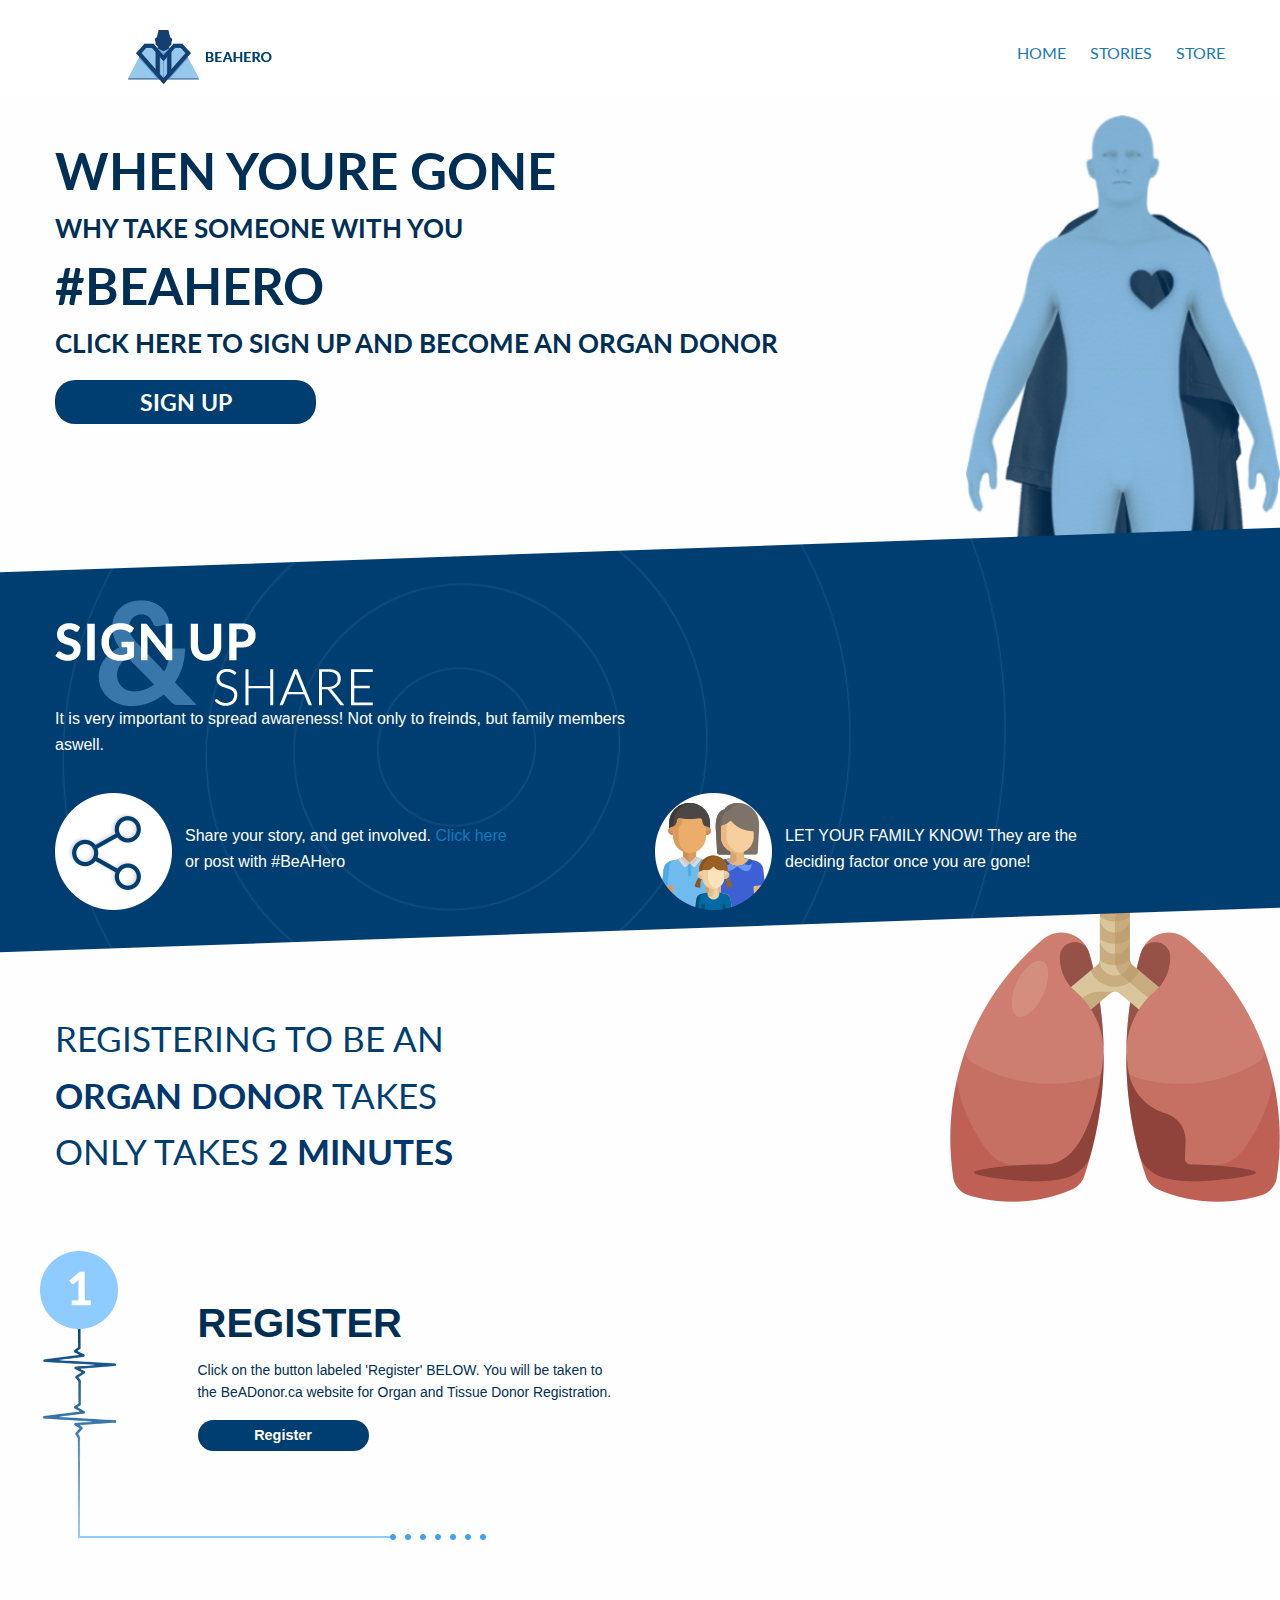
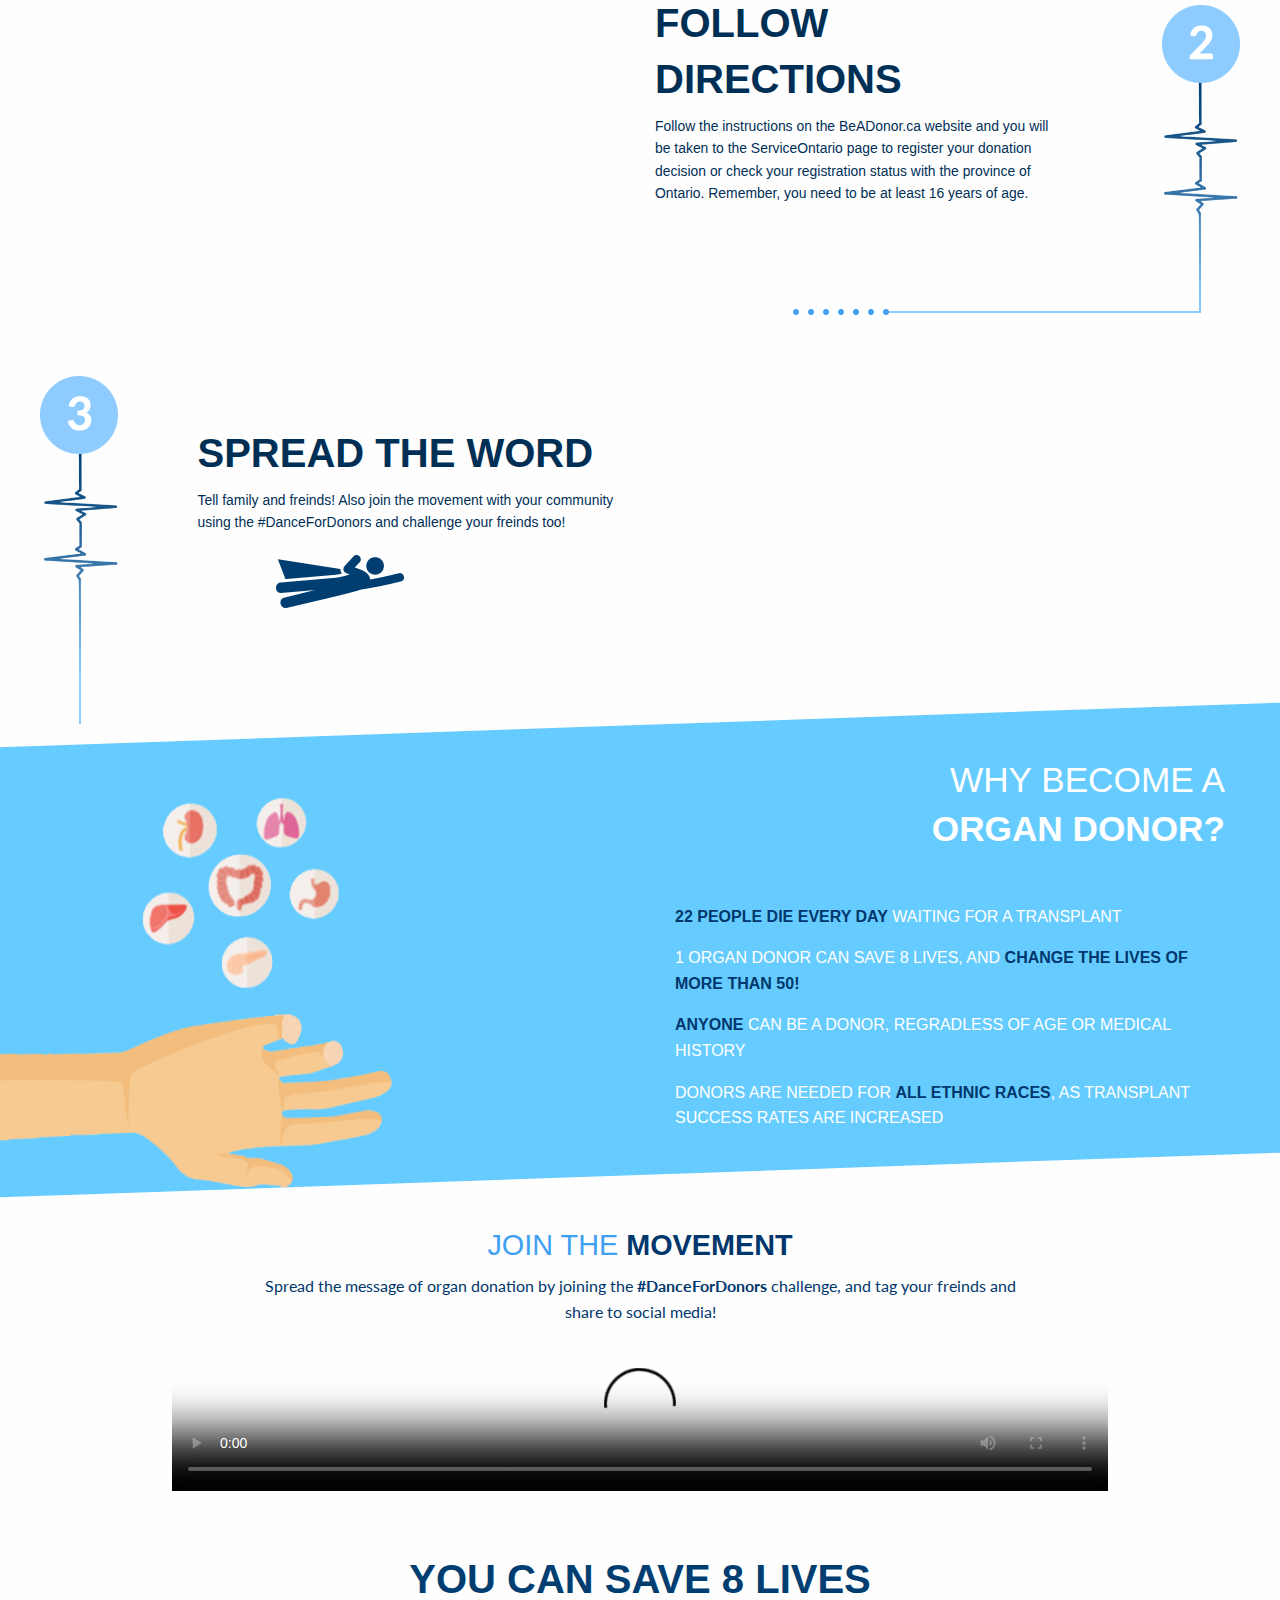
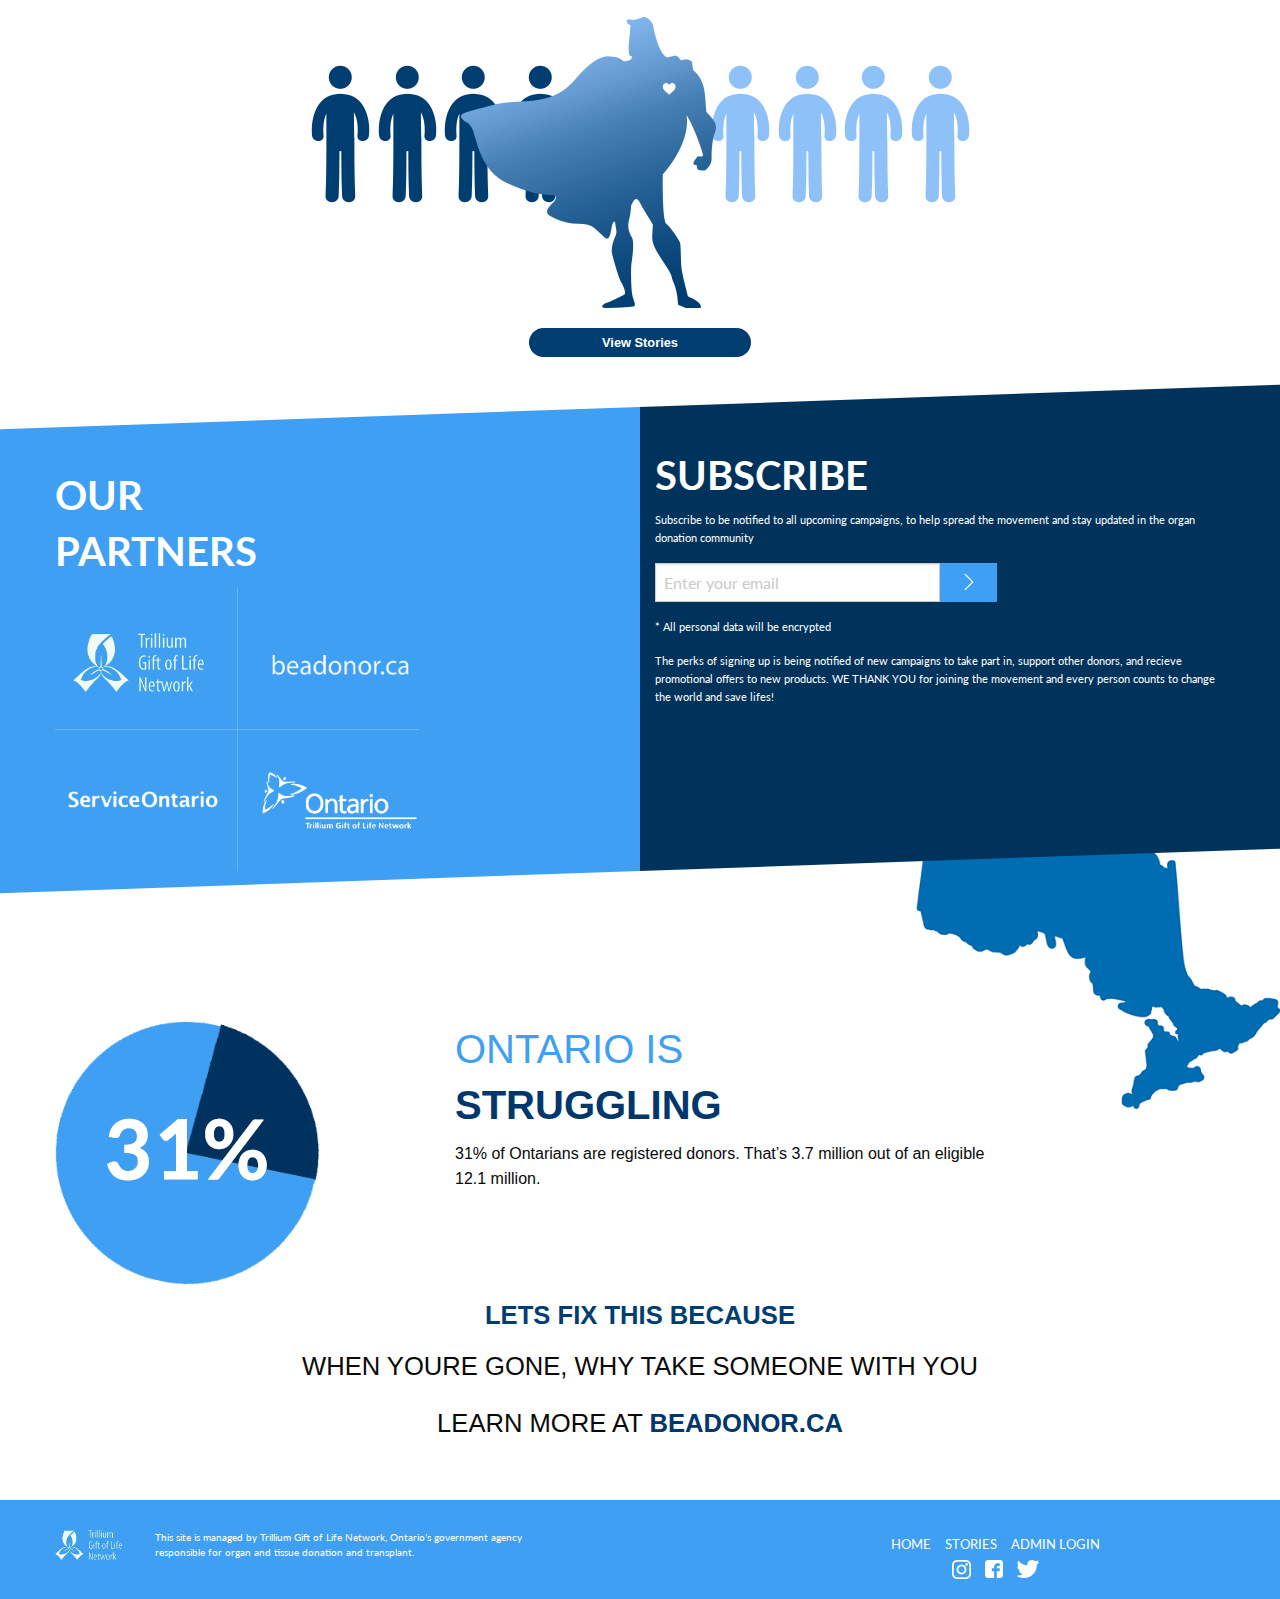
==== commit b9aef191: "Add files via upload" ====
--- a/index.html
+++ b/index.html
@@ -1,340 +1,340 @@
-<!DOCTYPE html>
-<html class="no-js" lang="en" dir="ltr">
-<head>
-  <meta charset="UTF-8">
-  <meta name="viewport" content="width=device-width, initial-scale=1.0">
-  <meta http-equiv="X-UA-Compatible" content="ie=edge">
-  <link rel="stylesheet" type="text/css" href="css/main.css">
-  <link rel="stylesheet" href="css/foundation.css">
-  <link href="https://fonts.googleapis.com/css?family=Lato" rel="stylesheet">
-  <script src="js/minified/TweenMax.min.js"></script>
-  <title>Home</title>
-</head>
-<body>
-<h1 class="hidden">Be Someones Donor - Story Page</h1>
-
-<div id="stories_container">
-
-
-<!-- Header -->
-<header class="main_header">
-  <h1 class="hidden">Header</h1>
-
-  <div class="row hide-for-large">
-    <h2 class="hidden">Logo</h2>
-    <div class="columns small-12 header_logo">
-  <img src="images/header_logo.png" alt="logo">
-    </div>
-
-    <div class="columns small-12">
-  <nav class="header_nav">
-    <h2 class="hidden">Nav</h2>
-    <div class="navBar">
-      <div class="bar bar1"></div>
-      <div class="bar bar2"></div>
-      <div class="bar bar3"></div>
-    </div>
-
-    <div class="navList">
-    <ul>
-      <li><a href="index.html">Home</a></li>
-      <li><a href="stories.html">Stories</a></li>
-      <li><a href="store.html">Store</a></li>
-    </ul>
-    </div>
-  </nav>
-    </div>
-  </div>
-
-  <div class="row large_nav_cont">
-    <div class="columns small-3 header_logo">
-  <img src="images/header_logo.png" alt="logo">
-    </div>
-
-<div class="columns small-6 large_nav">
-    <nav class="header_nav">
-      <h2 class="hidden">Nav Desktop</h2>
-      <ul>
-        <li><a href="index.html">HOME</a></li>
-        <li><a href="stories.html">STORIES</a></li>
-        <li><a href="store.html">STORE</a></li>
-      </ul>
-    </nav>
-</div>
-  </div>
-</header>
-
-<div id="stories_body">
-<h1 class="hidden">Home Body</h1>
-
-
-
-<section class="landing_section">
-  <h2 class="hidden">Landing</h2>
-<div class="row">
-<div class="small-12 medium-9 columns landing_text">
-<p class="hashtag">WHEN YOURE GONE</p>
-<p>WHY TAKE SOMEONE WITH YOU</p>
-<p class="hashtag">#BEAHERO</p>
-<p>CLICK HERE TO SIGN UP AND BECOME AN ORGAN DONOR</p>
-<a href="https://www.beadonor.ca/"><div class="land_button">SIGN UP</div></a>
-</div>
-
-</div>
-
-
-</section>
-
-
-
-<section class="slant sign_up_section">
-  <h2 class="hidden">Sign Up</h2>
-
-  <div class="un-slant">
-    <div class="row">
-      <div class="columns small-12 medium-6">
-<img src="images/sign_up.png" alt="sign up word mark">
-<p>It is very important to spread awareness! Not only to freinds, but family members aswell.</p>
-      </div>
-    </div>
-
-    <div class="row">
-      <div class="columns small-12 medium-6 share_box">
-        <img src="images/share_icon.png" alt="share icon" class="share_pic">
-<p class="share_text">Share your story, and get involved. <a href="stories.html">Click here</a> or post with #BeAHero</p>
-      </div>
-      <div class="columns small-12 medium-6  ">
-        <img src="images/family.png" alt="share icon" class="share_pic">
-      <p class="share_text">LET YOUR FAMILY KNOW! They are the deciding factor once you are gone!</p>
-      </div>
-    </div>
-
-
-    </div>
-</section>
-
-
-
-
-
-
-<section id="register">
-<div class="row">
-  <div class="columns small-12 medium-9 reg_top_text">
-    <p>Registering To Be An <br> <span class="blue-bold">Organ Donor</span> TAKES <br> Only Takes <span class="blue-bold"> 2 MINUTES</span></p>
-
-  </div>
-
-</div>
-
-<div class="row">
-  <div class="columns small-12 medium-6 step_box_1">
-    <h2 class="reg_title">REGISTER</h2>
-    <p class="reg_desc">Click on the button labeled 'Register' BELOW. You will be taken to the BeADonor.ca website for Organ and Tissue Donor Registration.</p>
-    <a href="https://www.beadonor.ca/"><div class="reg_button">Register</div></a>
-  </div>
-
-</div>
-
-<div class="row">
-  <div class="columns small-12 medium-6 medium-push-6 step_box_2">
-    <h2 class="reg_titleR reg_right">FOLLOW DIRECTIONS</h2>
-    <p class="reg_descR reg_right">Follow the instructions on the BeADonor.ca website and you will be taken to the ServiceOntario page to register your donation decision or check your registration status with the province of Ontario. Remember, you need to be at least 16 years of age.</p>
-  </div>
-
-</div>
-
-<div class="row">
-  <div class="columns small-12 medium-6 step_box_3">
-    <h2 class="reg_title">SPREAD THE WORD</h2>
-    <p class="reg_desc">Tell family and freinds! Also join the movement with your community using the #DanceForDonors and challenge your freinds too!</p>
-    <img class="fly" src="images/fly.png" alt="guy flying">
-  </div>
-
-</div>
-
-
-</section>
-
-
-
-
-
-
-
-
-<section class="slant why_section">
-
-  <div class="un-slant">
-    <div class="row">
-      <div class="columns small-12 medium-7 medium-push-5 why_text">
-<h2>WHY BECOME A <BR><span class="bold"> ORGAN DONOR?</span></h2>
-  <p><span class="blue-bold">22 PEOPLE DIE EVERY DAY</span> WAITING FOR A TRANSPLANT</p>
-  <p>1 ORGAN DONOR CAN SAVE 8 LIVES, AND <span class="blue-bold">CHANGE THE LIVES OF MORE THAN 50!</span></p>
-  <p><span class="blue-bold">ANYONE</span> CAN BE A DONOR, REGRADLESS OF AGE OR MEDICAL HISTORY</p>
-  <p>DONORS ARE NEEDED FOR <span class="blue-bold">ALL ETHNIC RACES</span>, AS TRANSPLANT SUCCESS RATES ARE INCREASED</p>
-      </div>
-    </div>
-
-
-    </div>
-</section>
-
-
-<section id="home_video">
-
-  <div class="row">
-    <div class="columns small-10 medium-8 small-centered video_title_section">
-<h2 class="video_title">JOIN THE <span class="blue-bold">MOVEMENT</span> </h2>
-<p class="video_desc">Spread the message of organ donation by joining the <span class="blue-bold">#DanceForDonors</span> challenge, and tag your freinds and share to social media!</p>
-    </div>
-  </div>
-
-
-  <div class="row">
-    <div class="columns small-12">
-      <video class="video_story" controls poster="images/chall_thumb.png"> <!-- poster=thumnail for when its loading, could add "controls"  -->
-            <source src="videos/chall.mp4" type="video/mp4">
-            <source src="videos/chall.webm" type="video/webm">
-            <source src="videos/chall.ovg" type="video/ogg">
-          Your browser doesn't support video?!? that sucks.
-        </video>
-    </div>
-  </div>
-
-</section>
-
-
-
-
-<section id="save_8_lives">
-  <div class="row">
-    <div class="columns small-8 small-centered">
-<h2 class="save_title">YOU CAN SAVE 8 LIVES</h2>
-    </div>
-  </div>
-
-  <div class="row">
-    <div class="columns small-12 small-centered">
-<img src="images/8_lives.png" class="lives_image" alt="hero with 8 people">
-    </div>
-  </div>
-
-  <div class="row">
-    <div class="columns small-4 small-centered">
-<a href="stories.html"><div class="view_button">View Stories</div></a>
-    </div>
-  </div>
-
-</section>
-
-
-
-<section class="slant partners">
-
-  <div class="un-slant">
-    <div class="row">
-      <div class="columns small-6 our_partners">
-      <h2>OUR <br>PARTNERS</h2>
-      <img src="images/partners.png" alt="logos of partners">
-      </div>
-
-      <div class="columns small-6 email_input">
-      <h2 class="sub">SUBSCRIBE</h2>
-      <p>Subscribe to be notified to all upcoming campaigns, to help spread the movement and stay updated in the organ donation community</p>
-      <input  type="text" name="email" placeholder="Enter your email">
-
-      <div class="enter_button"><img src="images/enter_arrow.png" alt=""></div>
-      <p class="encrypted">* All personal data will be encrypted</p>
-      <p class="perks">The perks of signing up is being notified of new campaigns to take part in, support other donors, and recieve promotional offers to new products. WE THANK YOU for joining the movement and every person counts to change the world and save lifes!</p>
-      </div>
-
-    </div>
-
-
-    </div>
-</section>
-
-
-
-
-
-<section id="ontario_section">
-  <div class="row struggling_section">
-    <div class="columns small-4">
-<img src="images/31_pie.png" class="pie" alt="pie chart of 31%">
-    </div>
-
-    <div class="columns small-8">
-<h2 class="ontario_title">ONTARIO IS <br> <span class="blue-bold">STRUGGLING</span></h2>
-<p class="ontario_desc">31% of Ontarians are registered donors. That’s 3.7 million out of an eligible 12.1 million.</p>
-    </div>
-  </div>
-
-
-  <div class="row">
-  <div class="columns small-10 small-centered fix_text">
-<p class="save_title">LETS FIX THIS BECAUSE</p>
-<p>WHEN YOURE GONE, WHY TAKE SOMEONE WITH YOU</p>
-<p>LEARN MORE AT <span class="blue-bold">BEADONOR.CA</span></p>
-    </div>
-  </div>
-
-</section>
-
-
-
-
-
-
-
-
-
-
-<footer class="footer_section">
-  <h1 class="hidden">Footer</h1>
-
-<div class="row">
-    <div class="small-12 medium-5 columns trillium">
-  <img src="images/footer_logo.png" alt="trillium logo">
-  <p>This site is managed by Trillium Gift of Life Network, Ontario’s government agency responsible for organ and tissue donation and transplant.</p>
-
-    </div>
-
-    <div class="small-12 medium-5 columns footer_nav">
-  <div>
-    <nav class="">
-      <h2 class="hidden">Nav</h2>
-      <ul>
-        <li><a href="index.html">HOME</a></li>
-        <li><a href="stories.html">STORIES</a></li>
-        <li><a href="store.html">ADMIN LOGIN</a></li>
-      </ul>
-    </nav>
-  </div>
-
-  <div class="socail_icons">
-    <a href="http://instagram.com"><img src="images/instagram.png" alt="instagram logo"></a>
-    <a href="http://facebook.com"><img src="images/facebook.png" alt="facebook logo"></a>
-    <a href="https://twitter.com/"><img src="images/twitter.png" alt="twitter logo"></a>
-  </div>
-
-    </div>
-
-
-</div>
-
-
-</footer>
-
-</div>
-</div>
-
-<script src="js/main.js"></script>
-<script src="js/vendor/jquery.js"></script>
-<script src="js/vendor/what-input.js"></script>
-<script src="js/vendor/foundation.js"></script>
-</body>
-
-
-</html>
+<!DOCTYPE html>
+<html class="no-js" lang="en" dir="ltr">
+<head>
+  <meta charset="UTF-8">
+  <meta name="viewport" content="width=device-width, initial-scale=1.0">
+  <meta http-equiv="X-UA-Compatible" content="ie=edge">
+  <link rel="stylesheet" type="text/css" href="css/main.css">
+  <link rel="stylesheet" href="css/foundation.css">
+  <link href="https://fonts.googleapis.com/css?family=Lato" rel="stylesheet">
+  <script src="js/minified/TweenMax.min.js"></script>
+  <title>Home</title>
+</head>
+<body>
+<h1 class="hidden">Be Someones Donor - Story Page</h1>
+
+<div id="stories_container">
+
+
+<!-- Header -->
+<header class="main_header">
+  <h1 class="hidden">Header</h1>
+
+  <div class="row hide-for-large">
+    <h2 class="hidden">Logo</h2>
+    <div class="columns small-12 header_logo">
+  <img src="images/header_logo.png" alt="logo">
+    </div>
+
+    <div class="columns small-12">
+  <nav class="header_nav">
+    <h2 class="hidden">Nav</h2>
+    <div class="navBar">
+      <div class="bar bar1"></div>
+      <div class="bar bar2"></div>
+      <div class="bar bar3"></div>
+    </div>
+
+    <div class="navList">
+    <ul>
+      <li><a href="index.html">Home</a></li>
+      <li><a href="stories.html">Stories</a></li>
+      <li><a href="store.html">Store</a></li>
+    </ul>
+    </div>
+  </nav>
+    </div>
+  </div>
+
+  <div class="row large_nav_cont">
+    <div class="columns small-3 header_logo">
+  <img src="images/header_logo.png" alt="logo">
+    </div>
+
+<div class="columns small-6 large_nav">
+    <nav class="header_nav">
+      <h2 class="hidden">Nav Desktop</h2>
+      <ul>
+        <li><a href="index.html">HOME</a></li>
+        <li><a href="stories.html">STORIES</a></li>
+        <li><a href="store.html">STORE</a></li>
+      </ul>
+    </nav>
+</div>
+  </div>
+</header>
+
+<div id="stories_body">
+<h1 class="hidden">Home Body</h1>
+
+
+
+<section class="landing_section">
+  <h2 class="hidden">Landing</h2>
+<div class="row">
+<div class="small-12 medium-9 columns landing_text">
+<p class="hashtag">WHEN YOURE GONE</p>
+<p>WHY TAKE SOMEONE WITH YOU</p>
+<p class="hashtag">#BEAHERO</p>
+<p>CLICK HERE TO SIGN UP AND BECOME AN ORGAN DONOR</p>
+<a href="https://www.beadonor.ca/"><div class="land_button">SIGN UP</div></a>
+</div>
+
+</div>
+
+
+</section>
+
+
+
+<section class="slant sign_up_section">
+  <h2 class="hidden">Sign Up</h2>
+
+  <div class="un-slant">
+    <div class="row">
+      <div class="columns small-12 medium-6">
+<img src="images/sign_up.png" alt="sign up word mark">
+<p>It is very important to spread awareness! Not only to freinds, but family members aswell.</p>
+      </div>
+    </div>
+
+    <div class="row">
+      <div class="columns small-12 medium-6 share_box">
+        <img src="images/share_icon.png" alt="share icon" class="share_pic">
+<p class="share_text">Share your story, and get involved. <a href="stories.html">Click here</a> or post with #BeAHero</p>
+      </div>
+      <div class="columns small-12 medium-6  ">
+        <img src="images/family.png" alt="share icon" class="share_pic">
+      <p class="share_text">LET YOUR FAMILY KNOW! They are the deciding factor once you are gone!</p>
+      </div>
+    </div>
+
+
+    </div>
+</section>
+
+
+
+
+
+
+<section id="register">
+<div class="row">
+  <div class="columns small-12 medium-9 reg_top_text">
+    <p>Registering To Be An <br> <span class="blue-bold">Organ Donor</span> TAKES <br> Only Takes <span class="blue-bold"> 2 MINUTES</span></p>
+
+  </div>
+
+</div>
+
+<div class="row">
+  <div class="columns small-12 medium-6 step_box_1">
+    <h2 class="reg_title">REGISTER</h2>
+    <p class="reg_desc">Click on the button labeled 'Register' BELOW. You will be taken to the BeADonor.ca website for Organ and Tissue Donor Registration.</p>
+    <a href="https://www.beadonor.ca/"><div class="reg_button">Register</div></a>
+  </div>
+
+</div>
+
+<div class="row">
+  <div class="columns small-12 medium-6 medium-push-6 step_box_2">
+    <h2 class="reg_titleR reg_right">FOLLOW DIRECTIONS</h2>
+    <p class="reg_descR reg_right">Follow the instructions on the BeADonor.ca website and you will be taken to the ServiceOntario page to register your donation decision or check your registration status with the province of Ontario. Remember, you need to be at least 16 years of age.</p>
+  </div>
+
+</div>
+
+<div class="row">
+  <div class="columns small-12 medium-6 step_box_3">
+    <h2 class="reg_title">SPREAD THE WORD</h2>
+    <p class="reg_desc">Tell family and freinds! Also join the movement with your community using the #DanceForDonors and challenge your freinds too!</p>
+    <img class="fly" src="images/fly.png" alt="guy flying">
+  </div>
+
+</div>
+
+
+</section>
+
+
+
+
+
+
+
+
+<section class="slant why_section">
+
+  <div class="un-slant">
+    <div class="row">
+      <div class="columns small-12 medium-7 medium-push-5 why_text">
+<h2>WHY BECOME A <BR><span class="bold"> ORGAN DONOR?</span></h2>
+  <p><span class="blue-bold">22 PEOPLE DIE EVERY DAY</span> WAITING FOR A TRANSPLANT</p>
+  <p>1 ORGAN DONOR CAN SAVE 8 LIVES, AND <span class="blue-bold">CHANGE THE LIVES OF MORE THAN 50!</span></p>
+  <p><span class="blue-bold">ANYONE</span> CAN BE A DONOR, REGRADLESS OF AGE OR MEDICAL HISTORY</p>
+  <p>DONORS ARE NEEDED FOR <span class="blue-bold">ALL ETHNIC RACES</span>, AS TRANSPLANT SUCCESS RATES ARE INCREASED</p>
+      </div>
+    </div>
+
+
+    </div>
+</section>
+
+
+<section id="home_video">
+
+  <div class="row">
+    <div class="columns small-10 medium-8 small-centered video_title_section">
+<h2 class="video_title">JOIN THE <span class="blue-bold">MOVEMENT</span> </h2>
+<p class="video_desc">Spread the message of organ donation by joining the <span class="blue-bold">#DanceForDonors</span> challenge, and tag your freinds and share to social media!</p>
+    </div>
+  </div>
+
+
+  <div class="row">
+    <div class="columns small-12">
+      <video class="video_story" controls poster="images/chall_thumb.png"> <!-- poster=thumnail for when its loading, could add "controls"  -->
+            <source src="videos/chall.mp4" type="video/mp4">
+            <source src="videos/chall.webm" type="video/webm">
+            <source src="videos/chall.ovg" type="video/ogg">
+          Your browser doesn't support video?!? that sucks.
+        </video>
+    </div>
+  </div>
+
+</section>
+
+
+
+
+<section id="save_8_lives">
+  <div class="row">
+    <div class="columns small-8 small-centered">
+<h2 class="save_title">YOU CAN SAVE 8 LIVES</h2>
+    </div>
+  </div>
+
+  <div class="row">
+    <div class="columns small-12 small-centered">
+<img src="images/8_lives.png" class="lives_image" alt="hero with 8 people">
+    </div>
+  </div>
+
+  <div class="row">
+    <div class="columns small-4 small-centered">
+<a href="stories.html"><div class="view_button">View Stories</div></a>
+    </div>
+  </div>
+
+</section>
+
+
+
+<section class="slant partners">
+
+  <div class="un-slant">
+    <div class="row">
+      <div class="columns small-6 our_partners">
+      <h2>OUR <br>PARTNERS</h2>
+      <img src="images/partners.png" alt="logos of partners">
+      </div>
+
+      <div class="columns small-6 email_input">
+      <h2 class="sub">SUBSCRIBE</h2>
+      <p>Subscribe to be notified to all upcoming campaigns, to help spread the movement and stay updated in the organ donation community</p>
+      <input  type="text" name="email" placeholder="Enter your email">
+
+      <div class="enter_button"><img src="images/enter_arrow.png" alt=""></div>
+      <p class="encrypted">* All personal data will be encrypted</p>
+      <p class="perks">The perks of signing up is being notified of new campaigns to take part in, support other donors, and recieve promotional offers to new products. WE THANK YOU for joining the movement and every person counts to change the world and save lifes!</p>
+      </div>
+
+    </div>
+
+
+    </div>
+</section>
+
+
+
+
+
+<section id="ontario_section">
+  <div class="row struggling_section">
+    <div class="columns small-4">
+<img src="images/31_pie.png" class="pie" alt="pie chart of 31%">
+    </div>
+
+    <div class="columns small-8">
+<h2 class="ontario_title">ONTARIO IS <br> <span class="blue-bold">STRUGGLING</span></h2>
+<p class="ontario_desc">31% of Ontarians are registered donors. That’s 3.7 million out of an eligible 12.1 million.</p>
+    </div>
+  </div>
+
+
+  <div class="row">
+  <div class="columns small-10 small-centered fix_text">
+<p class="save_title">LETS FIX THIS BECAUSE</p>
+<p>WHEN YOURE GONE, WHY TAKE SOMEONE WITH YOU</p>
+<p>LEARN MORE AT <span class="blue-bold">BEADONOR.CA</span></p>
+    </div>
+  </div>
+
+</section>
+
+
+
+
+
+
+
+
+
+
+<footer class="footer_section">
+  <h1 class="hidden">Footer</h1>
+
+<div class="row">
+    <div class="small-12 medium-5 columns trillium">
+  <img src="images/footer_logo.png" alt="trillium logo">
+  <p>This site is managed by Trillium Gift of Life Network, Ontario’s government agency responsible for organ and tissue donation and transplant.</p>
+
+    </div>
+
+    <div class="small-12 medium-5 columns footer_nav">
+  <div>
+    <nav class="">
+      <h2 class="hidden">Nav</h2>
+      <ul>
+        <li><a href="index.html">HOME</a></li>
+        <li><a href="stories.html">STORIES</a></li>
+        <li><a href="store.html">ADMIN LOGIN</a></li>
+      </ul>
+    </nav>
+  </div>
+
+  <div class="socail_icons">
+    <a href="http://instagram.com"><img src="images/instagram.png" alt="instagram logo"></a>
+    <a href="http://facebook.com"><img src="images/facebook.png" alt="facebook logo"></a>
+    <a href="https://twitter.com/"><img src="images/twitter.png" alt="twitter logo"></a>
+  </div>
+
+    </div>
+
+
+</div>
+
+
+</footer>
+
+</div>
+</div>
+
+<script src="js/main.js"></script>
+<script src="js/vendor/jquery.js"></script>
+<script src="js/vendor/what-input.js"></script>
+<script src="js/vendor/foundation.js"></script>
+</body>
+
+
+</html>
